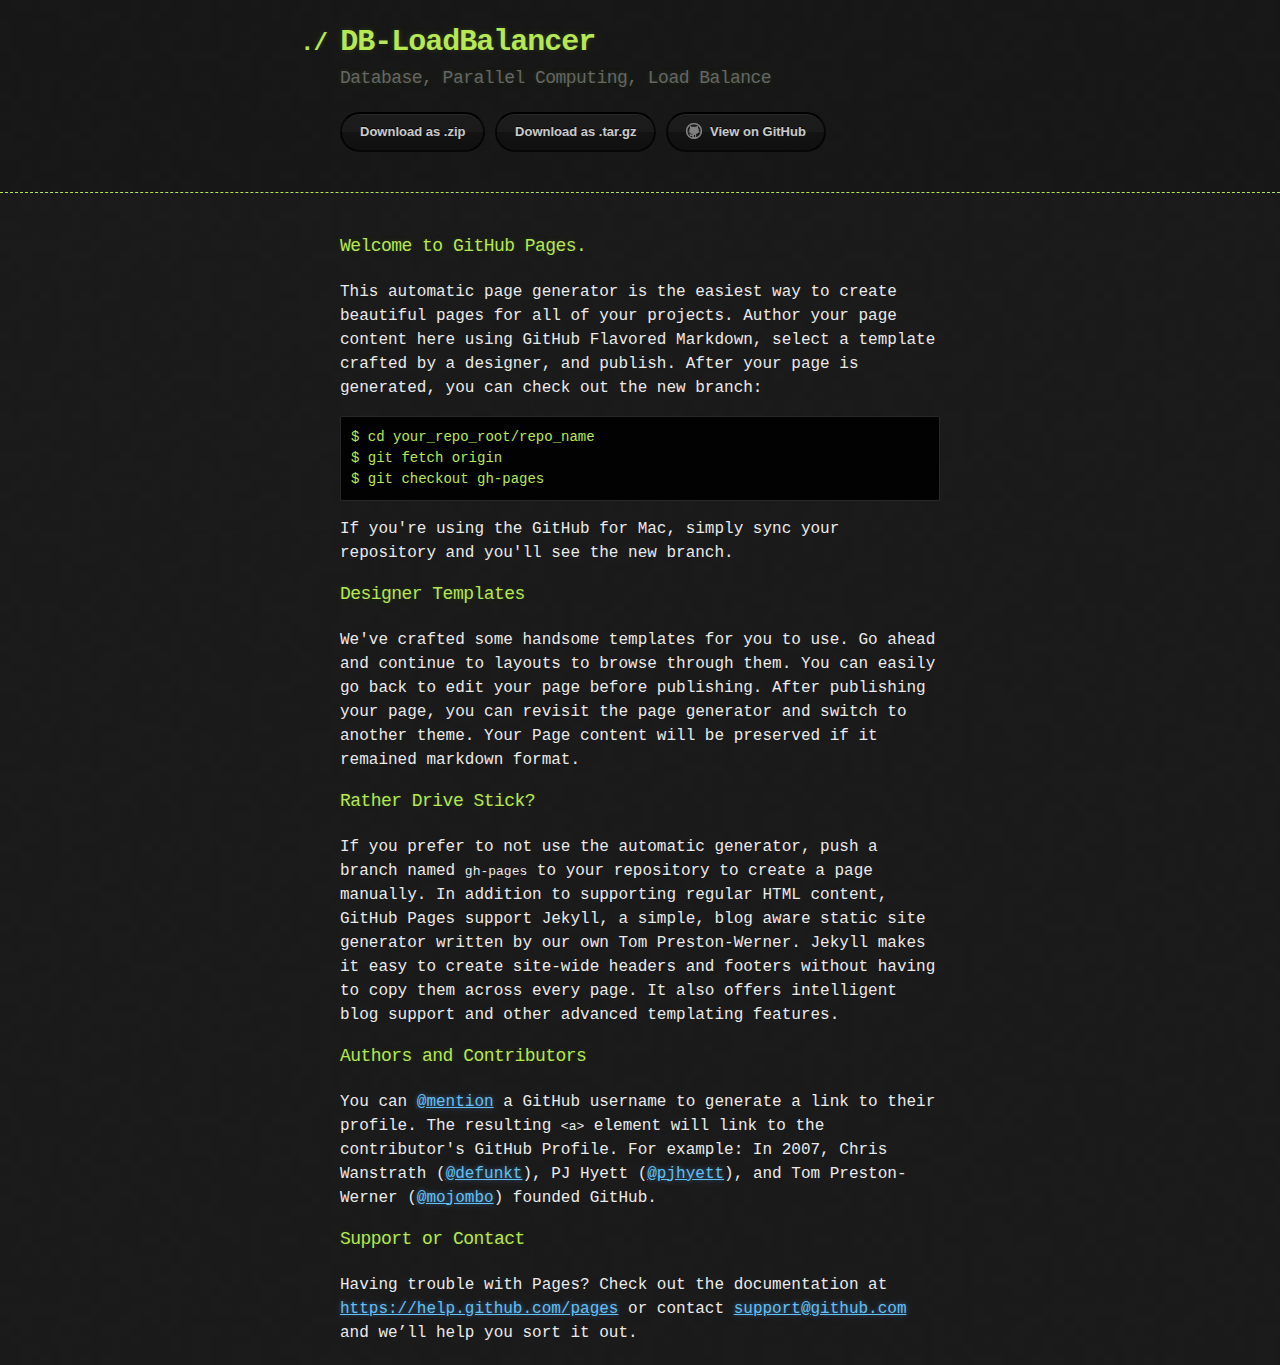
==== index.html @ 985c9dad "Create gh-pages branch via GitHub" ====
<!DOCTYPE html>
<html>
  <head>
    <meta charset='utf-8'>
    <meta http-equiv="X-UA-Compatible" content="chrome=1">

    <link rel="stylesheet" type="text/css" href="stylesheets/stylesheet.css" media="screen">
    <link rel="stylesheet" type="text/css" href="stylesheets/pygment_trac.css" media="screen">
    <link rel="stylesheet" type="text/css" href="stylesheets/print.css" media="print">

    <title>DB-LoadBalancer by amaliujia</title>
  </head>

  <body>

    <header>
      <div class="container">
        <h1>DB-LoadBalancer</h1>
        <h2>Database, Parallel Computing, Load Balance</h2>

        <section id="downloads">
          <a href="https://github.com/amaliujia/DB-LoadBalancer/zipball/master" class="btn">Download as .zip</a>
          <a href="https://github.com/amaliujia/DB-LoadBalancer/tarball/master" class="btn">Download as .tar.gz</a>
          <a href="https://github.com/amaliujia/DB-LoadBalancer" class="btn btn-github"><span class="icon"></span>View on GitHub</a>
        </section>
      </div>
    </header>

    <div class="container">
      <section id="main_content">
        <h3>
<a id="welcome-to-github-pages" class="anchor" href="#welcome-to-github-pages" aria-hidden="true"><span class="octicon octicon-link"></span></a>Welcome to GitHub Pages.</h3>

<p>This automatic page generator is the easiest way to create beautiful pages for all of your projects. Author your page content here using GitHub Flavored Markdown, select a template crafted by a designer, and publish. After your page is generated, you can check out the new branch:</p>

<pre><code>$ cd your_repo_root/repo_name
$ git fetch origin
$ git checkout gh-pages
</code></pre>

<p>If you're using the GitHub for Mac, simply sync your repository and you'll see the new branch.</p>

<h3>
<a id="designer-templates" class="anchor" href="#designer-templates" aria-hidden="true"><span class="octicon octicon-link"></span></a>Designer Templates</h3>

<p>We've crafted some handsome templates for you to use. Go ahead and continue to layouts to browse through them. You can easily go back to edit your page before publishing. After publishing your page, you can revisit the page generator and switch to another theme. Your Page content will be preserved if it remained markdown format.</p>

<h3>
<a id="rather-drive-stick" class="anchor" href="#rather-drive-stick" aria-hidden="true"><span class="octicon octicon-link"></span></a>Rather Drive Stick?</h3>

<p>If you prefer to not use the automatic generator, push a branch named <code>gh-pages</code> to your repository to create a page manually. In addition to supporting regular HTML content, GitHub Pages support Jekyll, a simple, blog aware static site generator written by our own Tom Preston-Werner. Jekyll makes it easy to create site-wide headers and footers without having to copy them across every page. It also offers intelligent blog support and other advanced templating features.</p>

<h3>
<a id="authors-and-contributors" class="anchor" href="#authors-and-contributors" aria-hidden="true"><span class="octicon octicon-link"></span></a>Authors and Contributors</h3>

<p>You can <a href="https://github.com/blog/821" class="user-mention">@mention</a> a GitHub username to generate a link to their profile. The resulting <code>&lt;a&gt;</code> element will link to the contributor's GitHub Profile. For example: In 2007, Chris Wanstrath (<a href="https://github.com/defunkt" class="user-mention">@defunkt</a>), PJ Hyett (<a href="https://github.com/pjhyett" class="user-mention">@pjhyett</a>), and Tom Preston-Werner (<a href="https://github.com/mojombo" class="user-mention">@mojombo</a>) founded GitHub.</p>

<h3>
<a id="support-or-contact" class="anchor" href="#support-or-contact" aria-hidden="true"><span class="octicon octicon-link"></span></a>Support or Contact</h3>

<p>Having trouble with Pages? Check out the documentation at <a href="https://help.github.com/pages">https://help.github.com/pages</a> or contact <a href="mailto:support@github.com">support@github.com</a> and we’ll help you sort it out.</p>
      </section>
    </div>

    
  </body>
</html>
---- stylesheets/stylesheet.css ----
body {
  margin: 0;
  padding: 0;
  background: #151515 url("../images/bkg.png") 0 0;
  color: #eaeaea;
  font: 16px;
  line-height: 1.5;
  font-family: Monaco, "Bitstream Vera Sans Mono", "Lucida Console", Terminal, monospace;
}

/* General & 'Reset' Stuff */

.container {
  width: 90%;
  max-width: 600px;
  margin: 0 auto;
}

section {
  display: block;
  margin: 0 0 20px 0;
}

h1, h2, h3, h4, h5, h6 {
  margin: 0 0 20px;
}

li {
  line-height: 1.4 ;
}

/* Header, <header>
   header   - container
   h1       - project name
   h2       - project description
*/

header {
  background: rgba(0, 0, 0, 0.1);
  width: 100%;
  border-bottom: 1px dashed #b5e853;
  padding: 20px 0;
  margin: 0 0 40px 0;
}

header h1 {
  font-size: 30px;
  line-height: 1.5;
  margin: 0 0 0 -40px;
  font-weight: bold;
  font-family: Monaco, "Bitstream Vera Sans Mono", "Lucida Console", Terminal, monospace;
  color: #b5e853;
  text-shadow: 0 1px 1px rgba(0, 0, 0, 0.1),
               0 0 5px rgba(181, 232, 83, 0.1),
               0 0 10px rgba(181, 232, 83, 0.1);
  letter-spacing: -1px;
  -webkit-font-smoothing: antialiased;
}

header h1:before {
  content: "./ ";
  font-size: 24px;
}

header h2 {
  font-size: 18px;
  font-weight: 300;
  color: #666;
}

#downloads .btn {
  display: inline-block;
  text-align: center;
  margin: 0;
}

/* Main Content
*/

#main_content {
  width: 100%;
  -webkit-font-smoothing: antialiased;
}
section img {
  max-width: 100%
}

h1, h2, h3, h4, h5, h6 {
  font-weight: normal;
  font-family: Monaco, "Bitstream Vera Sans Mono", "Lucida Console", Terminal, monospace;
  color: #b5e853;
  letter-spacing: -0.03em;
  text-shadow: 0 1px 1px rgba(0, 0, 0, 0.1),
               0 0 5px rgba(181, 232, 83, 0.1),
               0 0 10px rgba(181, 232, 83, 0.1);
}

#main_content h1 {
  font-size: 30px;
}

#main_content h2 {
  font-size: 24px;
}

#main_content h3 {
  font-size: 18px;
}

#main_content h4 {
  font-size: 14px;
}

#main_content h5 {
  font-size: 12px;
  text-transform: uppercase;
  margin: 0 0 5px 0;
}

#main_content h6 {
  font-size: 12px;
  text-transform: uppercase;
  color: #999;
  margin: 0 0 5px 0;
}

dt {
  font-style: italic;
  font-weight: bold;
}

ul li {
  list-style: none;
}

ul li:before {
  content: ">>";
  font-family: Monaco, "Bitstream Vera Sans Mono", "Lucida Console", Terminal, monospace;
  font-size: 13px;
  color: #b5e853;
  margin-left: -37px;
  margin-right: 21px;
  line-height: 16px;
}

blockquote {
  color: #aaa;
  padding-left: 10px;
  border-left: 1px dotted #666;
}

pre {
  background: rgba(0, 0, 0, 0.9);
  border: 1px solid rgba(255, 255, 255, 0.15);
  padding: 10px;
  font-size: 14px;
  color: #b5e853;
  border-radius: 2px;
  -moz-border-radius: 2px;
  -webkit-border-radius: 2px;
  text-wrap: normal;
  overflow: auto;
  overflow-y: hidden;
}

table {
  width: 100%;
  margin: 0 0 20px 0;
}

th {
  text-align: left;
  border-bottom: 1px dashed #b5e853;
  padding: 5px 10px;
}

td {
  padding: 5px 10px;
}

hr {
  height: 0;
  border: 0;
  border-bottom: 1px dashed #b5e853;
  color: #b5e853;
}

/* Buttons
*/

.btn {
  display: inline-block;
  background: -webkit-linear-gradient(top, rgba(40, 40, 40, 0.3), rgba(35, 35, 35, 0.3) 50%, rgba(10, 10, 10, 0.3) 50%, rgba(0, 0, 0, 0.3));
  padding: 8px 18px;
  border-radius: 50px;
  border: 2px solid rgba(0, 0, 0, 0.7);
  border-bottom: 2px solid rgba(0, 0, 0, 0.7);
  border-top: 2px solid rgba(0, 0, 0, 1);
  color: rgba(255, 255, 255, 0.8);
  font-family: Helvetica, Arial, sans-serif;
  font-weight: bold;
  font-size: 13px;
  text-decoration: none;
  text-shadow: 0 -1px 0 rgba(0, 0, 0, 0.75);
  box-shadow: inset 0 1px 0 rgba(255, 255, 255, 0.05);
}

.btn:hover {
  background: -webkit-linear-gradient(top, rgba(40, 40, 40, 0.6), rgba(35, 35, 35, 0.6) 50%, rgba(10, 10, 10, 0.8) 50%, rgba(0, 0, 0, 0.8));
}

.btn .icon {
  display: inline-block;
  width: 16px;
  height: 16px;
  margin: 1px 8px 0 0;
  float: left;
}

.btn-github .icon {
  opacity: 0.6;
  background: url("../images/blacktocat.png") 0 0 no-repeat;
}

/* Links
   a, a:hover, a:visited
*/

a {
  color: #63c0f5;
  text-shadow: 0 0 5px rgba(104, 182, 255, 0.5);
}

/* Clearfix */

.cf:before, .cf:after {
  content:"";
  display:table;
}

.cf:after {
  clear:both;
}

.cf {
  zoom:1;
}
---- stylesheets/pygment_trac.css ----
.highlight .c { color: #999988; font-style: italic } /* Comment */
.highlight .err { color: #a61717; background-color: #e3d2d2 } /* Error */
.highlight .k { font-weight: bold } /* Keyword */
.highlight .o { font-weight: bold } /* Operator */
.highlight .cm { color: #999988; font-style: italic } /* Comment.Multiline */
.highlight .cp { color: #999999; font-weight: bold } /* Comment.Preproc */
.highlight .c1 { color: #999988; font-style: italic } /* Comment.Single */
.highlight .cs { color: #999999; font-weight: bold; font-style: italic } /* Comment.Special */
.highlight .gd { color: #000000; background-color: #ffdddd } /* Generic.Deleted */
.highlight .gd .x { color: #000000; background-color: #ffaaaa } /* Generic.Deleted.Specific */
.highlight .ge { font-style: italic } /* Generic.Emph */
.highlight .gr { color: #aa0000 } /* Generic.Error */
.highlight .gh { color: #999999 } /* Generic.Heading */
.highlight .gi { color: #000000; background-color: #ddffdd } /* Generic.Inserted */
.highlight .gi .x { color: #000000; background-color: #aaffaa } /* Generic.Inserted.Specific */
.highlight .go { color: #888888 } /* Generic.Output */
.highlight .gp { color: #555555 } /* Generic.Prompt */
.highlight .gs { font-weight: bold } /* Generic.Strong */
.highlight .gu { color: #800080; font-weight: bold; } /* Generic.Subheading */
.highlight .gt { color: #aa0000 } /* Generic.Traceback */
.highlight .kc { font-weight: bold } /* Keyword.Constant */
.highlight .kd { font-weight: bold } /* Keyword.Declaration */
.highlight .kn { font-weight: bold } /* Keyword.Namespace */
.highlight .kp { font-weight: bold } /* Keyword.Pseudo */
.highlight .kr { font-weight: bold } /* Keyword.Reserved */
.highlight .kt { color: #445588; font-weight: bold } /* Keyword.Type */
.highlight .m { color: #009999 } /* Literal.Number */
.highlight .s { color: #d14 } /* Literal.String */
.highlight .na { color: #008080 } /* Name.Attribute */
.highlight .nb { color: #0086B3 } /* Name.Builtin */
.highlight .nc { color: #445588; font-weight: bold } /* Name.Class */
.highlight .no { color: #008080 } /* Name.Constant */
.highlight .ni { color: #800080 } /* Name.Entity */
.highlight .ne { color: #990000; font-weight: bold } /* Name.Exception */
.highlight .nf { color: #990000; font-weight: bold } /* Name.Function */
.highlight .nn { color: #555555 } /* Name.Namespace */
.highlight .nt { color: #CBDFFF } /* Name.Tag */
.highlight .nv { color: #008080 } /* Name.Variable */
.highlight .ow { font-weight: bold } /* Operator.Word */
.highlight .w { color: #bbbbbb } /* Text.Whitespace */
.highlight .mf { color: #009999 } /* Literal.Number.Float */
.highlight .mh { color: #009999 } /* Literal.Number.Hex */
.highlight .mi { color: #009999 } /* Literal.Number.Integer */
.highlight .mo { color: #009999 } /* Literal.Number.Oct */
.highlight .sb { color: #d14 } /* Literal.String.Backtick */
.highlight .sc { color: #d14 } /* Literal.String.Char */
.highlight .sd { color: #d14 } /* Literal.String.Doc */
.highlight .s2 { color: #d14 } /* Literal.String.Double */
.highlight .se { color: #d14 } /* Literal.String.Escape */
.highlight .sh { color: #d14 } /* Literal.String.Heredoc */
.highlight .si { color: #d14 } /* Literal.String.Interpol */
.highlight .sx { color: #d14 } /* Literal.String.Other */
.highlight .sr { color: #009926 } /* Literal.String.Regex */
.highlight .s1 { color: #d14 } /* Literal.String.Single */
.highlight .ss { color: #990073 } /* Literal.String.Symbol */
.highlight .bp { color: #999999 } /* Name.Builtin.Pseudo */
.highlight .vc { color: #008080 } /* Name.Variable.Class */
.highlight .vg { color: #008080 } /* Name.Variable.Global */
.highlight .vi { color: #008080 } /* Name.Variable.Instance */
.highlight .il { color: #009999 } /* Literal.Number.Integer.Long */

.type-csharp .highlight .k { color: #0000FF }
.type-csharp .highlight .kt { color: #0000FF }
.type-csharp .highlight .nf { color: #000000; font-weight: normal }
.type-csharp .highlight .nc { color: #2B91AF }
.type-csharp .highlight .nn { color: #000000 }
.type-csharp .highlight .s { color: #A31515 }
.type-csharp .highlight .sc { color: #A31515 }
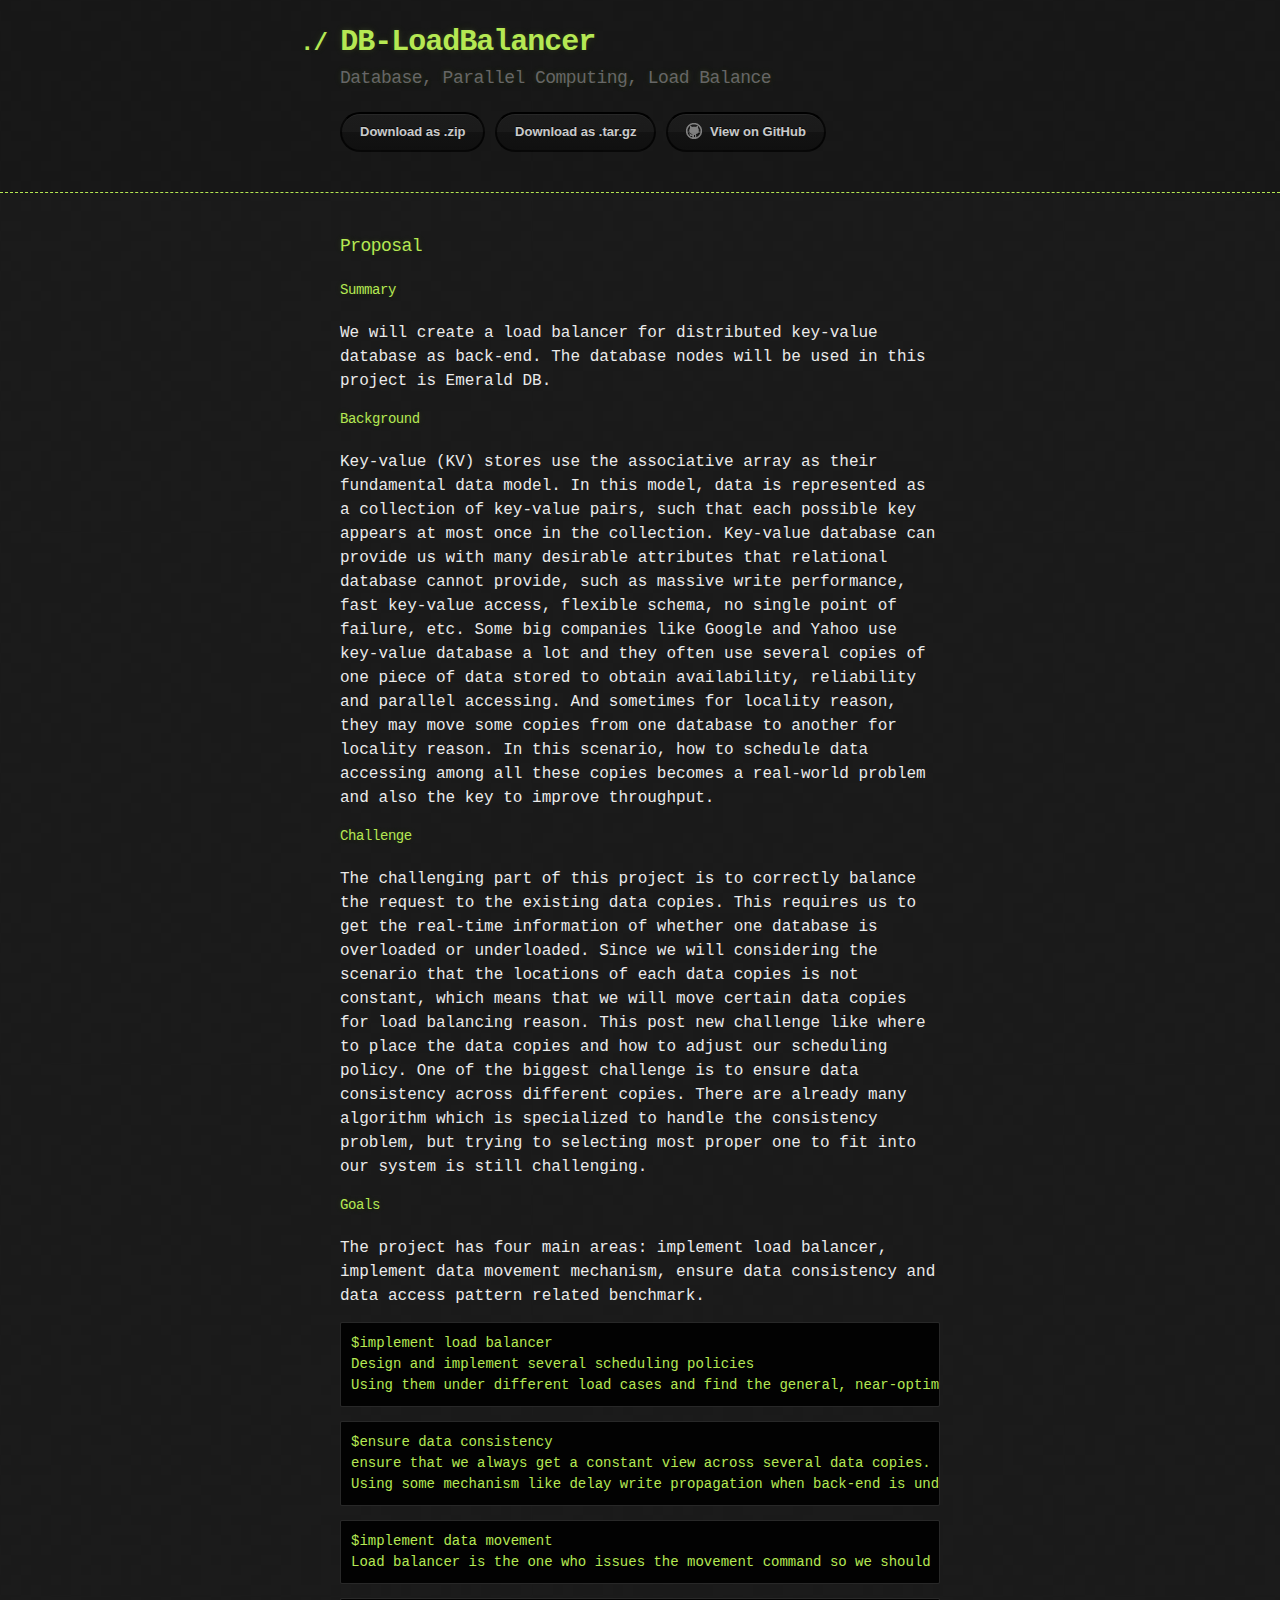
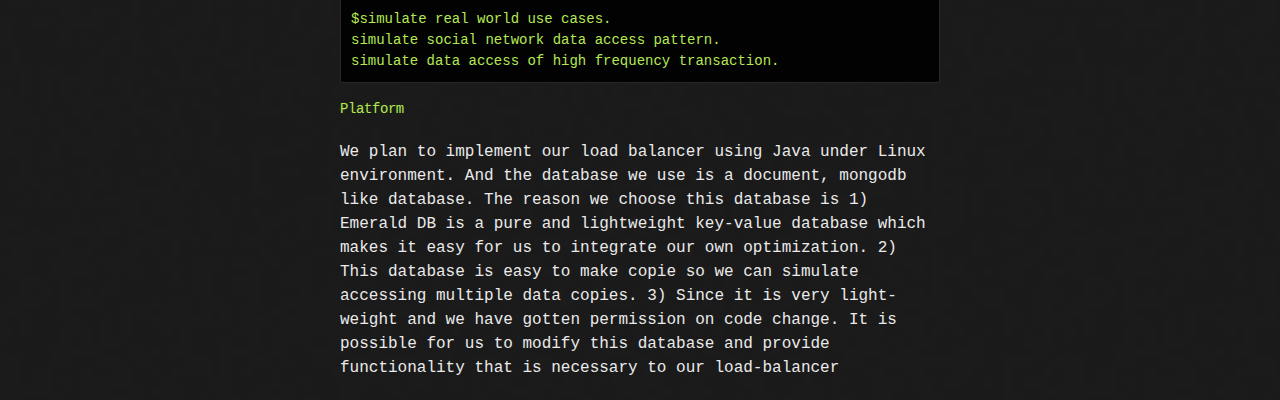
==== commit 963401e8: "[add]" ====
--- a/index.html
+++ b/index.html
@@ -29,36 +29,41 @@
     <div class="container">
       <section id="main_content">
         <h3>
-<a id="welcome-to-github-pages" class="anchor" href="#welcome-to-github-pages" aria-hidden="true"><span class="octicon octicon-link"></span></a>Welcome to GitHub Pages.</h3>
+<a id="welcome-to-github-pages" class="anchor" href="#welcome-to-github-pages" aria-hidden="true"><span class="octicon octicon-link"></span></a>Proposal</h3>
 
-<p>This automatic page generator is the easiest way to create beautiful pages for all of your projects. Author your page content here using GitHub Flavored Markdown, select a template crafted by a designer, and publish. After your page is generated, you can check out the new branch:</p>
+<p><h4>Summary</h4>
+We will create a load balancer for distributed key-value database as back-end. The database nodes will be used in this project is Emerald DB.
+</p>
+<p><h4>Background</h4>
+Key-value (KV) stores use the associative array as their fundamental data model. In this model, data is represented as a collection of key-value pairs, such that each possible key appears at most once in the collection. Key-value database can provide us with many desirable attributes that relational database cannot provide, such as massive write performance, fast key-value access, flexible schema, no single point of failure, etc. Some big companies like Google and Yahoo use key-value database a lot and they often use several copies of one piece of data stored to obtain availability, reliability and parallel accessing. And sometimes for locality reason, they may move some copies from one database to another for locality reason. In this scenario, how to schedule data accessing among all these copies becomes a real-world problem and also the key to improve throughput. </p>
 
-<pre><code>$ cd your_repo_root/repo_name
-$ git fetch origin
-$ git checkout gh-pages
-</code></pre>
+<p><h4>Challenge</h4>
+The challenging part of this project is to correctly balance the request to the existing data copies. This requires us to get the real-time information of whether one database is overloaded or underloaded. Since we will considering the scenario that the locations of each data copies is not constant, which means that we will move certain data copies for load balancing reason. This post new challenge like where to place the data copies and how to adjust our scheduling policy. One of the biggest challenge is to ensure data consistency across different copies. There are already many algorithm which is specialized to handle the consistency problem, but trying to selecting most proper one to fit into our system is still challenging.
+ </p>
 
-<p>If you're using the GitHub for Mac, simply sync your repository and you'll see the new branch.</p>
+<p><h4>Goals</h4>
+The project has four main areas: implement load balancer, implement data movement mechanism, ensure data consistency and data access pattern related benchmark.</br>
 
-<h3>
-<a id="designer-templates" class="anchor" href="#designer-templates" aria-hidden="true"><span class="octicon octicon-link"></span></a>Designer Templates</h3>
+<pre><code>$implement load balancer
+Design and implement several scheduling policies
+Using them under different load cases and find the general, near-optimal one.</code></pre>
+<pre><code>$ensure data consistency
+ensure that we always get a constant view across several data copies.
+Using some mechanism like delay write propagation when back-end is underloaded to improve performance.</code></pre>
+<pre><code>$implement data movement
+Load balancer is the one who issues the movement command so we should properly integrate this functionality into load balancer.</code></pre>
+	
+<pre><code>$simulate real world use cases. 
+simulate social network data access pattern.
+simulate data access of high frequency transaction.</code></pre>
+ </p>
 
-<p>We've crafted some handsome templates for you to use. Go ahead and continue to layouts to browse through them. You can easily go back to edit your page before publishing. After publishing your page, you can revisit the page generator and switch to another theme. Your Page content will be preserved if it remained markdown format.</p>
 
-<h3>
-<a id="rather-drive-stick" class="anchor" href="#rather-drive-stick" aria-hidden="true"><span class="octicon octicon-link"></span></a>Rather Drive Stick?</h3>
 
-<p>If you prefer to not use the automatic generator, push a branch named <code>gh-pages</code> to your repository to create a page manually. In addition to supporting regular HTML content, GitHub Pages support Jekyll, a simple, blog aware static site generator written by our own Tom Preston-Werner. Jekyll makes it easy to create site-wide headers and footers without having to copy them across every page. It also offers intelligent blog support and other advanced templating features.</p>
 
-<h3>
-<a id="authors-and-contributors" class="anchor" href="#authors-and-contributors" aria-hidden="true"><span class="octicon octicon-link"></span></a>Authors and Contributors</h3>
+<p><h4>Platform</h4>
+We plan to implement our load balancer using Java under Linux environment. And the database we use is a document,  mongodb like database. The reason we choose this database is 1) Emerald DB is a pure and lightweight key-value database which makes it easy for us to integrate our own optimization. 2) This database is easy to make copie so we can simulate accessing multiple data copies. 3) Since it is very light-weight and we have gotten permission on code change. It is possible for us to modify this database and provide functionality that is necessary to our load-balancer </p>
 
-<p>You can <a href="https://github.com/blog/821" class="user-mention">@mention</a> a GitHub username to generate a link to their profile. The resulting <code>&lt;a&gt;</code> element will link to the contributor's GitHub Profile. For example: In 2007, Chris Wanstrath (<a href="https://github.com/defunkt" class="user-mention">@defunkt</a>), PJ Hyett (<a href="https://github.com/pjhyett" class="user-mention">@pjhyett</a>), and Tom Preston-Werner (<a href="https://github.com/mojombo" class="user-mention">@mojombo</a>) founded GitHub.</p>
-
-<h3>
-<a id="support-or-contact" class="anchor" href="#support-or-contact" aria-hidden="true"><span class="octicon octicon-link"></span></a>Support or Contact</h3>
-
-<p>Having trouble with Pages? Check out the documentation at <a href="https://help.github.com/pages">https://help.github.com/pages</a> or contact <a href="mailto:support@github.com">support@github.com</a> and we’ll help you sort it out.</p>
       </section>
     </div>
 
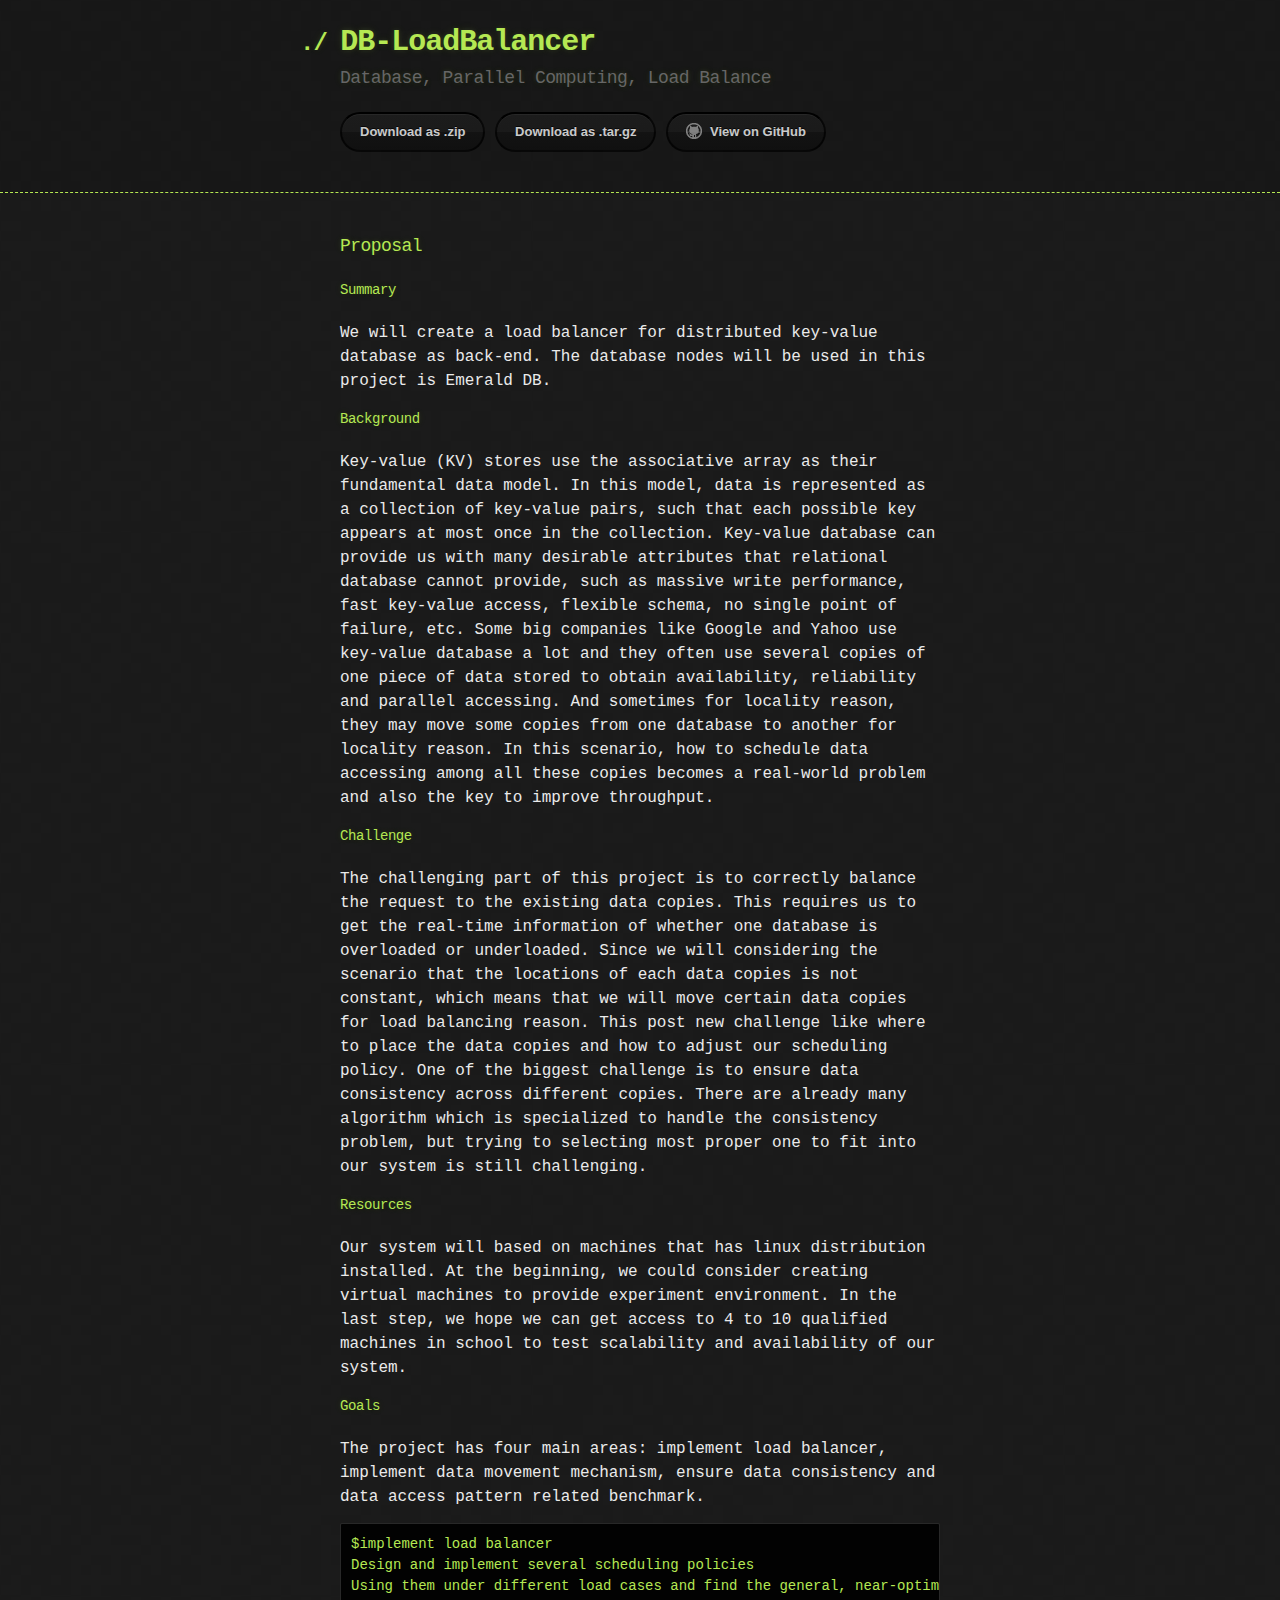
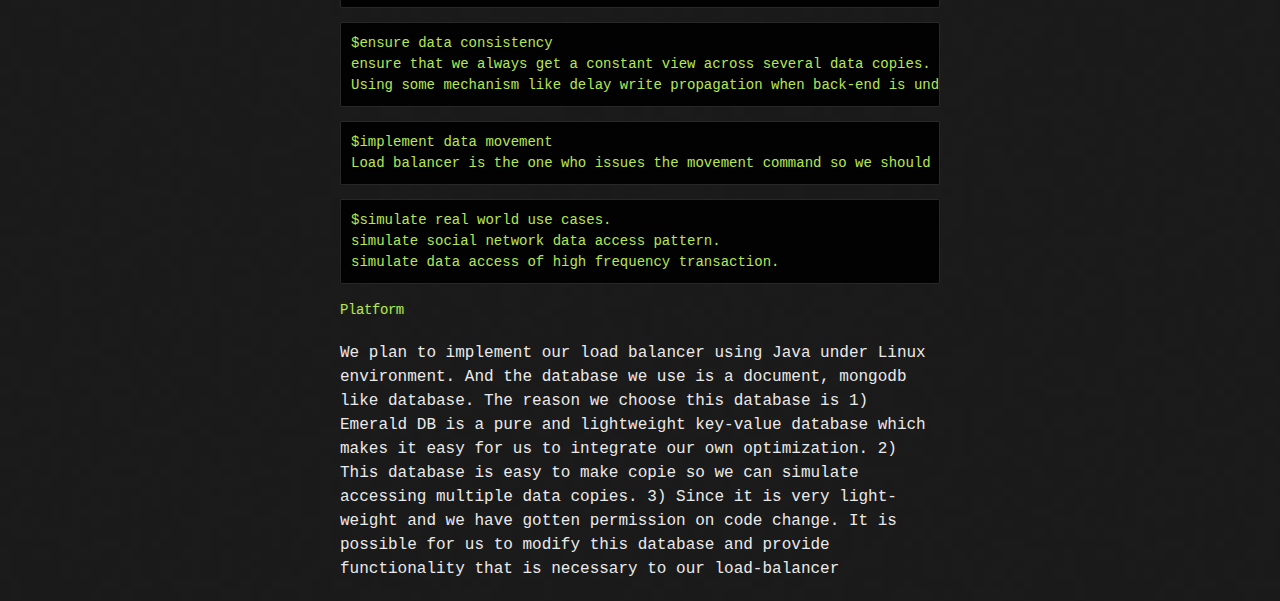
==== commit e69e0028: "add resource" ====
--- a/index.html
+++ b/index.html
@@ -41,6 +41,9 @@
 The challenging part of this project is to correctly balance the request to the existing data copies. This requires us to get the real-time information of whether one database is overloaded or underloaded. Since we will considering the scenario that the locations of each data copies is not constant, which means that we will move certain data copies for load balancing reason. This post new challenge like where to place the data copies and how to adjust our scheduling policy. One of the biggest challenge is to ensure data consistency across different copies. There are already many algorithm which is specialized to handle the consistency problem, but trying to selecting most proper one to fit into our system is still challenging.
  </p>
 
+<p><h4>Resources</h4>
+Our system will based on machines that has linux distribution installed. At the beginning, we could consider creating virtual machines to provide experiment environment. In the last step, we hope we can get access to 4 to 10 qualified machines in school to test scalability and availability of our system. </p> 
+
 <p><h4>Goals</h4>
 The project has four main areas: implement load balancer, implement data movement mechanism, ensure data consistency and data access pattern related benchmark.</br>
 
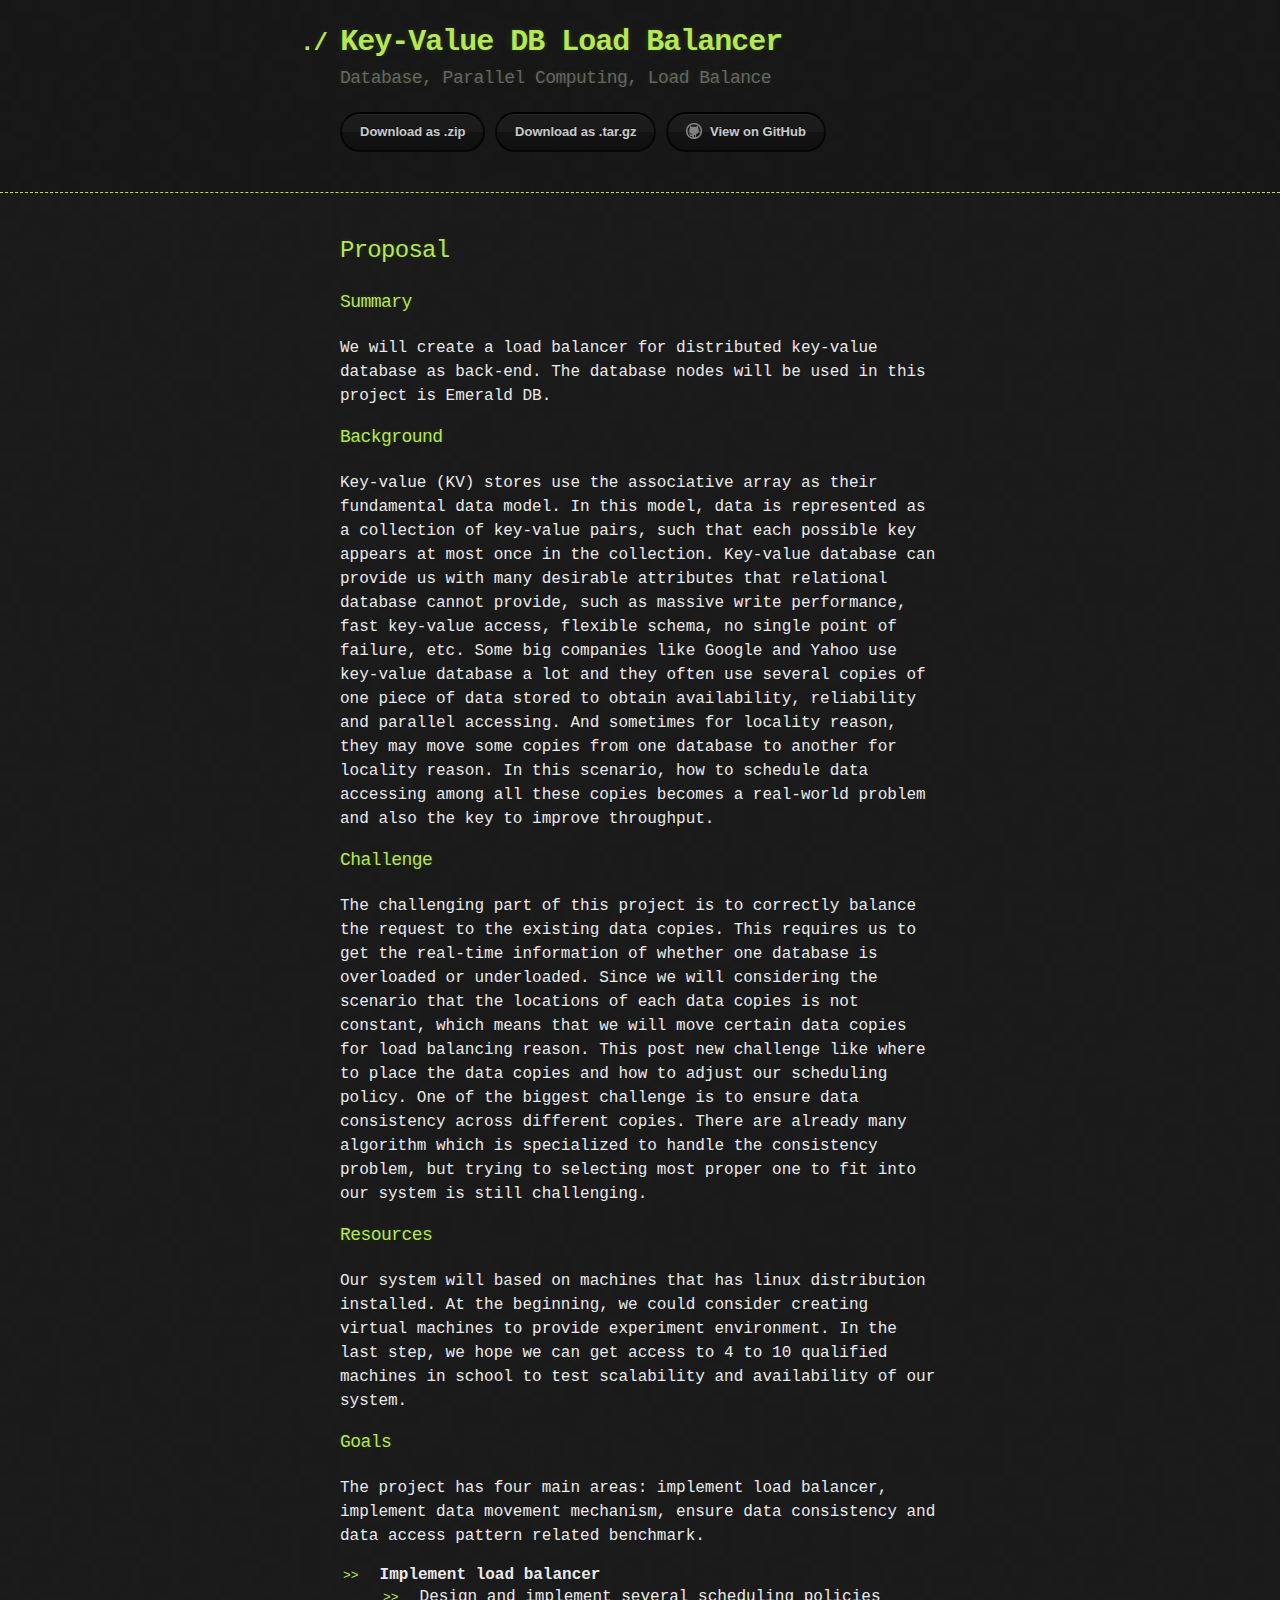
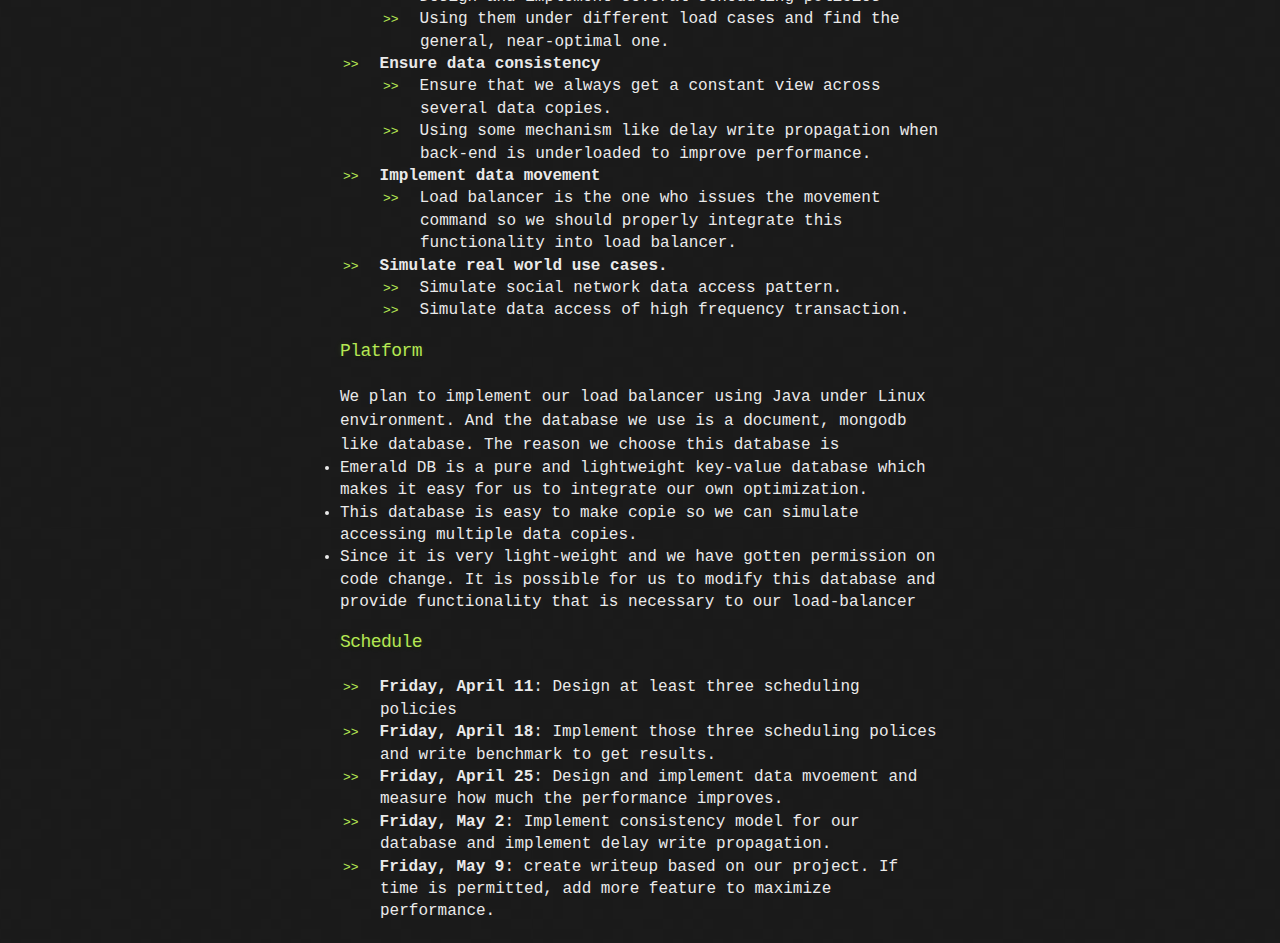
==== commit e640ce3b: "..." ====
--- a/index.html
+++ b/index.html
@@ -15,7 +15,7 @@
 
     <header>
       <div class="container">
-        <h1>DB-LoadBalancer</h1>
+        <h1>Key-Value DB Load Balancer</h1>
         <h2>Database, Parallel Computing, Load Balance</h2>
 
         <section id="downloads">
@@ -28,44 +28,80 @@
 
     <div class="container">
       <section id="main_content">
-        <h3>
-<a id="welcome-to-github-pages" class="anchor" href="#welcome-to-github-pages" aria-hidden="true"><span class="octicon octicon-link"></span></a>Proposal</h3>
+        <h2>
+<a id="welcome-to-github-pages" class="anchor" href="#welcome-to-github-pages" aria-hidden="true"><span class="octicon octicon-link"></span></a>Proposal</h2>
 
-<p><h4>Summary</h4>
+<p><h3>Summary</h3>
 We will create a load balancer for distributed key-value database as back-end. The database nodes will be used in this project is Emerald DB.
 </p>
-<p><h4>Background</h4>
+<p><h3>Background</h3>
 Key-value (KV) stores use the associative array as their fundamental data model. In this model, data is represented as a collection of key-value pairs, such that each possible key appears at most once in the collection. Key-value database can provide us with many desirable attributes that relational database cannot provide, such as massive write performance, fast key-value access, flexible schema, no single point of failure, etc. Some big companies like Google and Yahoo use key-value database a lot and they often use several copies of one piece of data stored to obtain availability, reliability and parallel accessing. And sometimes for locality reason, they may move some copies from one database to another for locality reason. In this scenario, how to schedule data accessing among all these copies becomes a real-world problem and also the key to improve throughput. </p>
 
-<p><h4>Challenge</h4>
+<p><h3>Challenge</h3>
 The challenging part of this project is to correctly balance the request to the existing data copies. This requires us to get the real-time information of whether one database is overloaded or underloaded. Since we will considering the scenario that the locations of each data copies is not constant, which means that we will move certain data copies for load balancing reason. This post new challenge like where to place the data copies and how to adjust our scheduling policy. One of the biggest challenge is to ensure data consistency across different copies. There are already many algorithm which is specialized to handle the consistency problem, but trying to selecting most proper one to fit into our system is still challenging.
  </p>
 
-<p><h4>Resources</h4>
+<p><h3>Resources</h3>
 Our system will based on machines that has linux distribution installed. At the beginning, we could consider creating virtual machines to provide experiment environment. In the last step, we hope we can get access to 4 to 10 qualified machines in school to test scalability and availability of our system. </p> 
 
-<p><h4>Goals</h4>
+<p><h3>Goals</h3>
 The project has four main areas: implement load balancer, implement data movement mechanism, ensure data consistency and data access pattern related benchmark.</br>
 
-<pre><code>$implement load balancer
-Design and implement several scheduling policies
-Using them under different load cases and find the general, near-optimal one.</code></pre>
-<pre><code>$ensure data consistency
-ensure that we always get a constant view across several data copies.
-Using some mechanism like delay write propagation when back-end is underloaded to improve performance.</code></pre>
-<pre><code>$implement data movement
-Load balancer is the one who issues the movement command so we should properly integrate this functionality into load balancer.</code></pre>
-	
-<pre><code>$simulate real world use cases. 
-simulate social network data access pattern.
-simulate data access of high frequency transaction.</code></pre>
+
+<ul>
+  <li><strong>Implement load balancer</strong>
+      <ul>
+        <li>Design and implement several scheduling policies</li>
+        <li>Using them under different load cases and find the general, near-optimal one.</li>
+      </ul>
+  </li>
+  <li><strong>Ensure data consistency</strong>
+      <ul>
+      <li>Ensure that we always get a constant view across several data copies.</li>
+      <li>Using some mechanism like delay write propagation when back-end is underloaded to improve performance.</li>
+      </ul>
+  </li>
+  <li><strong>Implement data movement</strong>
+      <ul>
+      <li>Load balancer is the one who issues the movement command so we should properly integrate this functionality into load balancer.</li>
+      </ul>
+  </li>
+  <li><strong>Simulate real world use cases.</strong>
+      <ul>
+      <li>Simulate social network data access pattern.</li>
+      <li>Simulate data access of high frequency transaction.</li>
+      </ul>
+  </li>
+</ul>
+
+
+
  </p>
 
 
 
 
-<p><h4>Platform</h4>
-We plan to implement our load balancer using Java under Linux environment. And the database we use is a document,  mongodb like database. The reason we choose this database is 1) Emerald DB is a pure and lightweight key-value database which makes it easy for us to integrate our own optimization. 2) This database is easy to make copie so we can simulate accessing multiple data copies. 3) Since it is very light-weight and we have gotten permission on code change. It is possible for us to modify this database and provide functionality that is necessary to our load-balancer </p>
+<p><h3>Platform</h3>
+We plan to implement our load balancer using Java under Linux environment. And the database we use is a document,  mongodb like database. The reason we choose this database is 
+	<ur><li> Emerald DB is a pure and lightweight key-value database which makes it easy for us to integrate our own optimization. </li>
+	<li>This database is easy to make copie so we can simulate accessing multiple data copies. </li>
+	<li> Since it is very light-weight and we have gotten permission on code change. It is possible for us to modify this database and provide functionality that is necessary to our load-balancer</li></ur>
+	 </p>
+
+
+<p/><h3>Schedule</h3>
+
+      <ul>
+        <li><strong>Friday, April 11</strong>: Design at least three scheduling policies</li>
+        <li><strong>Friday, April 18</strong>: Implement those three scheduling polices and write benchmark to get results.</li>
+        <li><strong>Friday, April 25</strong>: Design and implement data mvoement and measure how much the performance improves.</li>
+        <li><strong>Friday, May 2</strong>: Implement consistency model for our database and implement delay write propagation.</li>
+        <li><strong>Friday, May 9</strong>: create writeup based on our project. If time is permitted, add more feature to maximize performance.</li>
+      </ul>
+</p>
+
+
+
 
       </section>
     </div>
